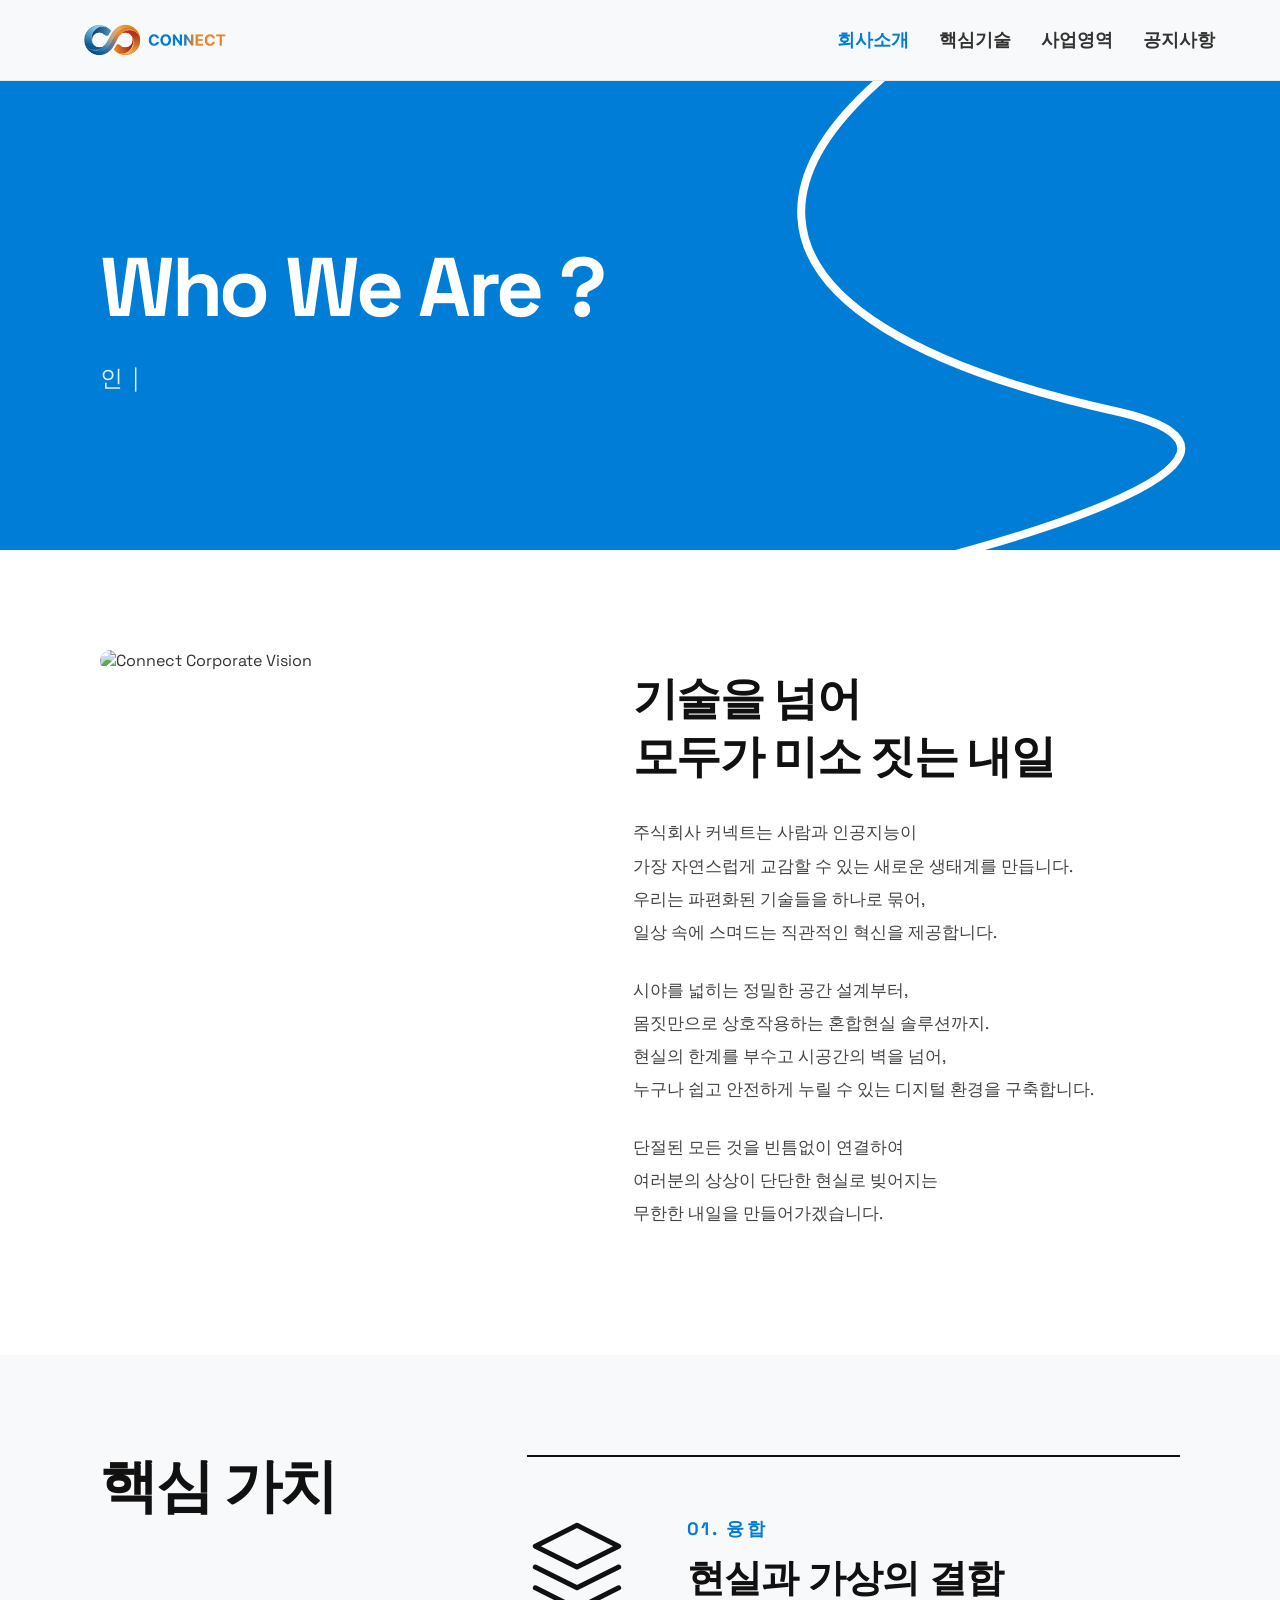
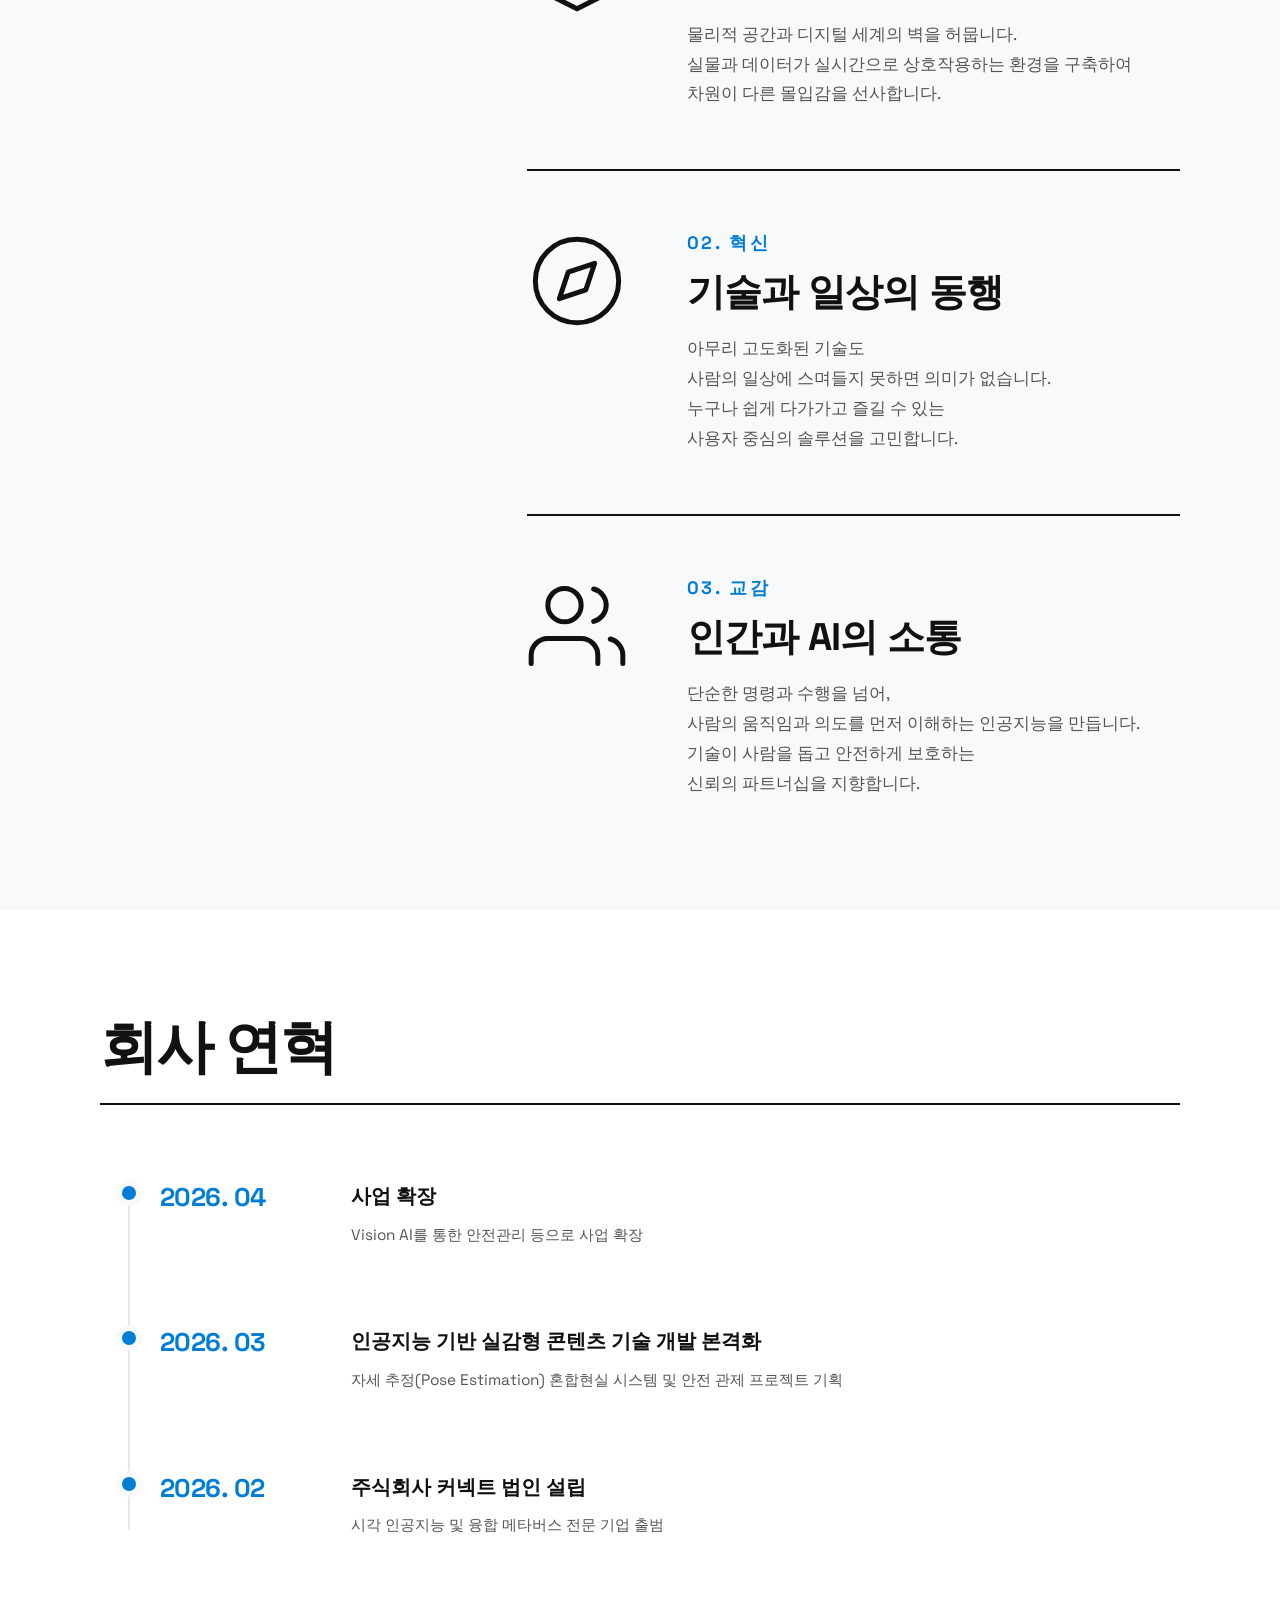
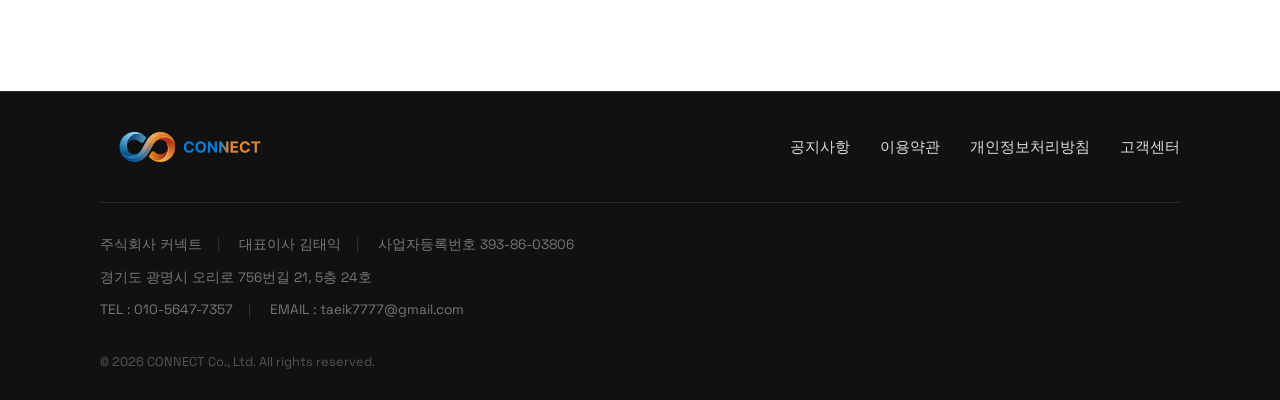
==== about.html @ 63736339 "content: update company history in about.html" ====
<!DOCTYPE html>
<html lang="ko">

<head>
    <meta charset="UTF-8">
    <meta name="viewport" content="width=device-width, initial-scale=1.0">
    <title>CONNECT</title>
    <meta name="description" content="주식회사 커넥트는 현실과 가상, 기술과 일상, 인간과 AI를 연결하는 시각 인공지능 및 융합 메타버스 전문 기업입니다.">
    <meta property="og:title" content="CONNECT">
    <meta property="og:description" content="기술을 넘어 모두가 미소 짓는 내일. 인간과 기술의 결합으로 무한한 미래를 설계하는 파트너, 커넥트입니다.">
    <meta property="og:type" content="website">
    <meta property="og:image" content="logo/connect_ci_only.png">
    <link rel="stylesheet" href="css/style.css">
    <link rel="stylesheet" href="css/about.css">
    <link rel="icon" href="logo/connect_favi.png" type="image/png">
    <link rel="stylesheet"
        href="https://cdn.jsdelivr.net/gh/orioncactus/pretendard@v1.3.9/dist/web/static/pretendard.min.css">
    <link rel="stylesheet"
        href="https://fonts.googleapis.com/css2?family=Space+Grotesk:wght@300;400;500;600;700&display=swap">
</head>

<body class="page-about">

    <header class="header header-sub">
        <a href="index.html" class="logo-link" aria-label="CONNECT 홈으로 이동">
            <img src="logo/connect_color_ci2.png" alt="CONNECT Logo" class="logo">
        </a>
        <div class="menu-toggle" id="mobile-menu-btn" role="button" aria-label="메뉴 열기/닫기" tabindex="0">
            <span></span>
            <span></span>
            <span></span>
        </div>
        <nav class="nav" id="nav-menu" aria-label="메인 네비게이션">
            <a href="about.html" class="nav-link">회사소개</a>
            <a href="tech.html" class="nav-link">핵심기술</a>
            <a href="business.html" class="nav-link">사업영역</a>
            <a href="notice.html" class="nav-link">공지사항</a>
        </nav>
    </header>

    <main>
        <div class="sub-hero-wrap">
            <svg class="hero-bg-line" viewBox="0 0 1440 600" preserveAspectRatio="none"
                xmlns="http://www.w3.org/2000/svg" aria-hidden="true">
                <path d="M 1300 -50 C 800 150, 800 350, 1350 450 C 1600 500, 1200 600, 900 650" stroke="#ffffff"
                    stroke-width="8" fill="none" stroke-linecap="round" vector-effect="non-scaling-stroke" />
            </svg>
            <section class="sub-hero">
                <h1 class="sub-hero-title">
                    <span id="type-title"></span>
                    <span class="cursor title-cursor">|</span>
                </h1>
                <p class="sub-hero-desc">
                    <span id="type-desc"></span>
                    <span class="cursor desc-cursor" style="display: none;">|</span>
                </p>
            </section>
        </div>

        <section class="page-section">
            <div class="ceo-wrap">
                <div class="ceo-img reveal">
                    <img src="https://images.unsplash.com/photo-1556761175-5973dc0f32e7?auto=format&fit=crop&w=800&q=80"
                        alt="Connect Corporate Vision">
                </div>
                <div class="ceo-text reveal delay-100">
                    <h2>기술을 넘어<br>모두가 미소 짓는 내일</h2>
                    <p>주식회사 커넥트는 사람과 인공지능이<br>가장 자연스럽게 교감할 수 있는 새로운 생태계를 만듭니다.<br>우리는 파편화된 기술들을 하나로 묶어,<br>일상 속에 스며드는
                        직관적인 혁신을 제공합니다.</p>
                    <p>시야를 넓히는 정밀한 공간 설계부터,<br>몸짓만으로 상호작용하는 혼합현실 솔루션까지.<br>현실의 한계를 부수고 시공간의 벽을 넘어,<br>누구나 쉽고 안전하게 누릴 수
                        있는 디지털 환경을 구축합니다.</p>
                    <p>단절된 모든 것을 빈틈없이 연결하여<br>여러분의 상상이 단단한 현실로 빚어지는<br>무한한 내일을 만들어가겠습니다.</p>
                </div>
            </div>
        </section>

        <section class="values-wrap">
            <div class="values-container">
                <div class="values-title-area reveal">
                    <h2 class="values-title">핵심 가치</h2>
                </div>
                <div class="values-list">
                    <div class="value-item reveal delay-100">
                        <div class="value-svg" aria-hidden="true">
                            <svg width="80" height="80" viewBox="0 0 24 24" fill="none" stroke="currentColor"
                                stroke-width="1.2" stroke-linecap="round" stroke-linejoin="round">
                                <polygon points="12 2 2 7 12 12 22 7 12 2"></polygon>
                                <polyline points="2 17 12 22 22 17"></polyline>
                                <polyline points="2 12 12 17 22 12"></polyline>
                            </svg>
                        </div>
                        <div class="value-text">
                            <div class="value-icon">01. 융합</div>
                            <h3>현실과 가상의 결합</h3>
                            <p>물리적 공간과 디지털 세계의 벽을 허뭅니다.<br>실물과 데이터가 실시간으로 상호작용하는 환경을 구축하여<br>차원이 다른 몰입감을 선사합니다.</p>
                        </div>
                    </div>
                    <div class="value-item reveal delay-100">
                        <div class="value-svg" aria-hidden="true">
                            <svg width="80" height="80" viewBox="0 0 24 24" fill="none" stroke="currentColor"
                                stroke-width="1.2" stroke-linecap="round" stroke-linejoin="round">
                                <circle cx="12" cy="12" r="10"></circle>
                                <polygon points="16.24 7.76 14.12 14.12 7.76 16.24 9.88 9.88 16.24 7.76"></polygon>
                            </svg>
                        </div>
                        <div class="value-text">
                            <div class="value-icon">02. 혁신</div>
                            <h3>기술과 일상의 동행</h3>
                            <p>아무리 고도화된 기술도<br>사람의 일상에 스며들지 못하면 의미가 없습니다.<br>누구나 쉽게 다가가고 즐길 수 있는<br>사용자 중심의 솔루션을 고민합니다.
                            </p>
                        </div>
                    </div>
                    <div class="value-item reveal delay-100">
                        <div class="value-svg" aria-hidden="true">
                            <svg width="80" height="80" viewBox="0 0 24 24" fill="none" stroke="currentColor"
                                stroke-width="1.2" stroke-linecap="round" stroke-linejoin="round">
                                <path d="M17 21v-2a4 4 0 0 0-4-4H5a4 4 0 0 0-4 4v2"></path>
                                <circle cx="9" cy="7" r="4"></circle>
                                <path d="M23 21v-2a4 4 0 0 0-3-3.87"></path>
                                <path d="M16 3.13a4 4 0 0 1 0 7.75"></path>
                            </svg>
                        </div>
                        <div class="value-text">
                            <div class="value-icon">03. 교감</div>
                            <h3>인간과 AI의 소통</h3>
                            <p>단순한 명령과 수행을 넘어,<br>사람의 움직임과 의도를 먼저 이해하는 인공지능을 만듭니다.<br>기술이 사람을 돕고 안전하게 보호하는<br>신뢰의 파트너십을
                                지향합니다.</p>
                        </div>
                    </div>
                </div>
            </div>
        </section>

        <section class="history-wrap">
            <div class="history-header reveal">
                <h2 class="history-title">회사 연혁</h2>
            </div>
            <div class="history-list">
                <div class="history-item reveal delay-100">
                    <div class="history-year">2026. 04</div>
                    <div class="history-content">
                        <div class="history-desc">사업 확장</div>
                        <div class="history-sub">Vision AI를 통한 안전관리 등으로 사업 확장</div>
                    </div>
                </div>
                <div class="history-item reveal delay-100">
                    <div class="history-year">2026. 03</div>
                    <div class="history-content">
                        <div class="history-desc">인공지능 기반 실감형 콘텐츠 기술 개발 본격화</div>
                        <div class="history-sub">자세 추정(Pose Estimation) 혼합현실 시스템 및 안전 관제 프로젝트 기획</div>
                    </div>
                </div>
                <div class="history-item reveal delay-100">
                    <div class="history-year">2026. 02</div>
                    <div class="history-content">
                        <div class="history-desc">주식회사 커넥트 법인 설립</div>
                        <div class="history-sub">시각 인공지능 및 융합 메타버스 전문 기업 출범</div>
                    </div>
                </div>
            </div>
        </section>
    </main>

    <footer id="footer" class="footer">
        <div class="container">
            <div class="footer-top">
                <img src="logo/connect_color_ci2.png" alt="CONNECT Logo" class="logo">
                <div class="footer-links">
                    <a href="notice.html">공지사항</a>
                    <a href="notice.html?id=2">이용약관</a>
                    <a href="notice.html?id=0">개인정보처리방침</a>
                    <a href="contact.html">고객센터</a>
                </div>
            </div>
            <div class="footer-info">
                <p>
                    <span class="info-item">주식회사 커넥트</span>
                    <span class="info-item">대표이사 김태익</span>
                    <span class="info-item">사업자등록번호 393-86-03806</span>
                </p>
                <p><span class="info-item">경기도 광명시 오리로 756번길 21, 5층 24호</span></p>
                <p>
                    <span class="info-item">TEL : 010-5647-7357</span>
                    <span class="info-item">EMAIL : taeik7777@gmail.com</span>
                </p>
            </div>
            <div class="footer-bottom">
                <p>&copy; 2026 CONNECT Co., Ltd. All rights reserved.</p>
            </div>
        </div>
    </footer>

    <script src="js/common.js"></script>
    <script src="js/about.js"></script>
</body>

</html>
---- css/style.css ----
/* =======================================================
   CONNECT 공통 스타일 (style.css)
   - CSS 변수(디자인 토큰)
   - 기본 리셋 & 레이아웃
   - 공통 헤더 & 네비게이션
   - 공통 푸터
   - 페이지 로딩 애니메이션
   - 모바일 반응형
======================================================= */

/* -------------------------------------------------------
   0. 디자인 토큰 (CSS 변수)
------------------------------------------------------- */
:root {
    /* 브랜드 컬러 */
    --c-primary: #007DD7;
    --c-accent: #E87522;

    /* 중립 컬러 */
    --c-dark: #111111;
    --c-text: #333;
    --c-text-secondary: #555555;
    --c-text-muted: #8b95a1;
    --c-text-light: #a1aab2;
    --c-bg: #f8f9fa;
    --c-bg-dark: #111111;
    --c-white: #ffffff;
    --c-border: rgba(128, 128, 128, 0.15);

    /* 레이아웃 */
    --max-width: 1200px;
    --header-px: max(60px, calc((100% - 1150px) / 2));

    /* 타이포그래피 */
    --font-main: 'Pretendard', 'Space Grotesk', -apple-system, BlinkMacSystemFont, system-ui, sans-serif;
    --font-display: 'Space Grotesk', 'Pretendard', sans-serif;
}

/* -------------------------------------------------------
   1. 리셋 & 기본 레이아웃
------------------------------------------------------- */
html { scroll-behavior: smooth; overflow-x: hidden; overflow-y: scroll; }
* { margin: 0; padding: 0; box-sizing: border-box; }

body {
    font-family: var(--font-main);
    background-color: var(--c-bg);
    color: var(--c-text);
    width: 100%;
    overflow-x: hidden;
    -webkit-font-smoothing: antialiased;
    transition: background-color 0.1s ease-out;
    /* 페이지 로딩 페이드인 */
    animation: pageLoad 0.4s ease-out;
}
@keyframes pageLoad {
    from { opacity: 0; }
    to { opacity: 1; }
}

a { text-decoration: none; color: inherit; }

/* -------------------------------------------------------
   2. 공통 헤더 & 네비게이션
------------------------------------------------------- */
.header {
    position: fixed; top: 0; left: 0; width: 100%;
    padding-top: 15px; padding-bottom: 15px;
    padding-left: var(--header-px);
    padding-right: var(--header-px);
    display: flex; justify-content: space-between; align-items: center;
    z-index: 1000; background: rgba(255, 255, 255, 0.05);
    border-bottom: 1px solid var(--c-border);
    backdrop-filter: blur(12px); -webkit-backdrop-filter: blur(12px);
    transition: 0.3s;
}

.logo-link { display: flex; align-items: center; z-index: 1001; }
.logo { height: 50px; object-fit: contain; transition: 0.3s; }

.nav { display: flex; align-items: center; gap: 30px; z-index: 1000; }
.nav-link {
    font-size: 1.125rem; font-weight: 700;
    color: var(--c-text); transition: color 0.1s ease-out, opacity 0.2s; display: block;
}
.nav-link:hover { color: #ccc; opacity: 1; }

/* 현재 페이지 네비게이션 활성 표시 */
.nav-link.is-current { color: var(--c-primary); }
.nav-link.is-current:hover { color: var(--c-primary); opacity: 0.7; }

/* 모바일 햄버거 버튼 */
.menu-toggle {
    display: none; flex-direction: column; justify-content: center; gap: 6px;
    width: 30px; height: 30px; cursor: pointer; z-index: 1001; position: relative;
}
.menu-toggle span {
    display: block; width: 100%; height: 3px; border-radius: 2px;
    background-color: var(--c-text); transition: all 0.3s ease-in-out;
}

/* 서브페이지 전용 헤더 (매트한 연회색, 유리 질감 제거) */
.header-sub {
    background-color: var(--c-bg);
    backdrop-filter: none; -webkit-backdrop-filter: none;
    border-bottom: 1px solid var(--c-border);
}

/* -------------------------------------------------------
   3. 공통 푸터
------------------------------------------------------- */
.footer {
    background: var(--c-bg-dark); color: #999;
    padding: 30px 0 30px; border-top: 1px solid #2a2a2a;
    flex-shrink: 0; width: 100%;
}
.footer .container { max-width: var(--max-width); margin: 0 auto; padding: 0 60px; }
.footer-top {
    display: flex; justify-content: space-between; align-items: center;
    margin-bottom: 30px; padding-bottom: 30px; border-bottom: 1px solid #2a2a2a;
}
.footer-links { display: flex; gap: 30px; }
.footer-links a { font-size: 0.95rem; font-weight: 500; color: #ddd; transition: color 0.2s; }
.footer-links a:hover { color: #ccc; }
.footer-info { margin-bottom: 30px; }
.footer-info p { font-size: 0.85rem; line-height: 1.8; margin-bottom: 8px; color: #777; }
.info-item { display: inline-block; margin-right: 15px; }
.info-item::after { content: '|'; margin-left: 15px; color: #333; }
.info-item:last-child::after { display: none; }
.footer-bottom { font-size: 0.8rem; color: #555; }

/* -------------------------------------------------------
   4. 공통 페이드업(Reveal) 애니메이션
------------------------------------------------------- */
.reveal { opacity: 0; transform: translateY(30px); transition: 0.8s cubic-bezier(0.16, 1, 0.3, 1); }
.reveal.is-visible { opacity: 1; transform: translateY(0); }
.delay-100 { transition-delay: 0.1s; }
.delay-200 { transition-delay: 0.2s; }

/* -------------------------------------------------------
   5. 모바일 반응형
------------------------------------------------------- */
@media (max-width: 768px) {
    .header { padding: 15px 20px; }
    .logo { height: 40px; }
    .menu-toggle { display: flex; }

    .nav {
        position: fixed; top: 0; right: -100%; width: 260px; height: 100vh;
        background-color: var(--c-bg); flex-direction: column;
        align-items: flex-start; justify-content: flex-start;
        padding-top: 80px; gap: 0;
        box-shadow: -5px 0 20px rgba(0, 0, 0, 0.15);
        transition: right 0.4s cubic-bezier(0.4, 0, 0.2, 1), background-color 0.1s ease-out;
    }
    .nav.active { right: 0; }
    .nav-link {
        width: 100%; padding: 20px 30px;
        border-bottom: 1px solid var(--c-border);
    }

    .menu-toggle.active span:nth-child(1) { transform: translateY(9px) rotate(45deg); }
    .menu-toggle.active span:nth-child(2) { opacity: 0; }
    .menu-toggle.active span:nth-child(3) { transform: translateY(-9px) rotate(-45deg); }

    .footer .container { padding: 0 30px; }
    .footer-top {
        flex-direction: column; align-items: flex-start; gap: 20px;
        margin-bottom: 24px; padding-bottom: 24px;
    }
    .footer-links { flex-wrap: wrap; gap: 15px 20px; }
    .footer-info p { flex-direction: column; gap: 4px; }
    .info-item { display: block; margin-right: 0; margin-bottom: 4px; }
    .info-item::after { display: none; }
}
---- css/about.css ----
/* =======================================================
   회사소개 전용 스타일
======================================================= */
/* 배경색 교대: 흰(CEO) → 회(핵심가치) → 흰(연혁) */
body { background-color: var(--c-white); }
/* 배경 선 형태(S자) */
.sub-hero-wrap { background-color: var(--c-primary); width: 100%; position: relative; overflow: hidden; }
.hero-bg-line {
    position: absolute; top: 0; left: 0; right: 0;
    margin: 0 auto; width: 100%; max-width: 1100px; height: 100%;
    pointer-events: none; z-index: 0; overflow: visible;
    transition: opacity 0.3s ease;
}
.hero-bg-line path { stroke-dasharray: 4000; stroke-dashoffset: 4000; }
.hero-bg-line.animate path { animation: drawLine 1s cubic-bezier(1, 0, 1, 1) forwards; }
@keyframes drawLine { to { stroke-dashoffset: 0; } }

.sub-hero { padding: clamp(160px, 18vw, 240px) clamp(20px, 5vw, 60px) 80px; color: var(--c-white); max-width: var(--max-width); margin: 0 auto; min-height: 550px; position: relative; z-index: 1; display: flex; flex-direction: column; justify-content: center; }
.sub-hero-title { font-size: clamp(2.5rem, 6.5vw, 5.5rem); font-weight: 900; margin-bottom: 24px; letter-spacing: -0.04em; line-height: 1.1; display: flex; align-items: center; color: var(--c-white); flex-wrap: wrap; min-height: clamp(3.5rem, 8vw, 6rem); }
.sub-hero-desc { font-size: clamp(1.125rem, 1.8vw, 1.5rem); font-weight: 400; color: rgba(255, 255, 255, 0.9); line-height: 1.6; max-width: 700px; min-height: 100px; word-break: keep-all; }

.cursor { display: inline-block; font-weight: 300; margin-left: 4px; animation: blink 1s step-end infinite; color: var(--c-white); }
@keyframes blink { 0%, 100% { opacity: 1; } 50% { opacity: 0; } }

/* CEO Info Section */
.page-section { padding: clamp(60px, 8vw, 100px) clamp(20px, 5vw, 60px); max-width: var(--max-width); margin: 0 auto; }
.ceo-wrap { display: flex; gap: clamp(40px, 6vw, 80px); align-items: flex-start; }
.ceo-img { flex: 1; overflow: hidden; border-radius: 24px; width: 100%; }
.ceo-img img { width: 100%; height: auto; display: block; filter: grayscale(20%); object-fit: cover; }
.ceo-text { flex: 1.2; padding-top: 20px; }
.ceo-text h2 { font-size: clamp(1.85rem, 3.5vw, 3rem); font-weight: 800; margin-bottom: 30px; color: var(--c-dark); letter-spacing: -0.03em; line-height: 1.3; word-break: keep-all; }
.ceo-text p { font-size: clamp(1rem, 1.3vw, 1.125rem); line-height: 2; color: #444444; margin-bottom: 24px; font-weight: 400; word-break: keep-all; }

/* Core Values Section */
.values-wrap { background-color: var(--c-bg); padding: clamp(60px, 8vw, 100px) 0 clamp(30px, 4vw, 60px) 0; width: 100%; }
.values-container { max-width: var(--max-width); margin: 0 auto; padding: 0 clamp(20px, 5vw, 60px); display: flex; gap: clamp(40px, 8vw, 100px); align-items: flex-start; }
.values-title-area { flex: 1; position: sticky; top: 140px; margin-bottom: 0; }
.values-title { font-size: clamp(2.25rem, 4.5vw, 4rem); font-weight: 900; color: var(--c-dark); line-height: 1.1; letter-spacing: -0.04em; margin: 0; }
.values-list { flex: 2; display: flex; flex-direction: column; gap: 0; width: 100%; }
.value-item { border-top: 2px solid var(--c-dark); padding: clamp(40px, 5vw, 60px) 0; display: flex; gap: clamp(30px, 5vw, 60px); align-items: flex-start; }
.value-svg { flex-shrink: 0; display: flex; color: var(--c-dark); }
.value-svg svg { width: clamp(60px, 8vw, 100px); height: auto; }
.value-text { flex: 1; }
.value-icon { font-size: 1.125rem; font-weight: 700; color: var(--c-primary); margin-bottom: 12px; text-transform: uppercase; letter-spacing: 0.15em; }
.value-item h3 { font-size: clamp(1.65rem, 3vw, 2.5rem); font-weight: 800; margin-bottom: 16px; color: var(--c-dark); letter-spacing: -0.02em; word-break: keep-all; }
.value-item p { font-size: clamp(1rem, 1.3vw, 1.125rem); line-height: 1.8; color: var(--c-text-secondary); max-width: 500px; word-break: keep-all; }

/* History Section */
.history-wrap { padding: clamp(60px, 8vw, 100px) clamp(20px, 5vw, 60px) clamp(100px, 12vw, 160px); max-width: var(--max-width); margin: 0 auto; }
.history-header { margin-bottom: clamp(40px, 6vw, 80px); border-bottom: 2px solid var(--c-dark); padding-bottom: 16px; }
.history-title { font-size: clamp(2.25rem, 4.5vw, 4rem); font-weight: 900; color: var(--c-dark); letter-spacing: -0.04em; margin: 0; }
.history-list { position: relative; padding-left: clamp(40px, 6vw, 60px); margin-top: 20px; }
.history-list::before {
    content: ""; position: absolute; left: clamp(19px, 3vw, 29px); top: 8px; bottom: 8px;
    width: 2px; background: #e5e8eb; transform: translateX(-50%);
}
.history-item { display: flex; position: relative; padding: 0 0 clamp(50px, 8vw, 80px) 0; border-bottom: none; gap: clamp(20px, 4vw, 60px); }
.history-item:last-child { padding-bottom: 0; }
.history-item::before {
    content: ""; position: absolute; left: calc(clamp(40px, 6vw, 60px) * -1 + clamp(19px, 3vw, 29px)); top: 4px;
    width: 14px; height: 14px; border-radius: 50%; background: var(--c-primary); 
    transform: translateX(-50%); box-shadow: 0 0 0 6px var(--c-bg, #f8f9fa); z-index: 1;
}
.history-year { flex: 0 0 clamp(110px, 14vw, 140px); font-size: clamp(1.3rem, 2vw, 1.7rem); font-weight: 800; color: var(--c-primary); letter-spacing: -0.02em; line-height: 1.2; }
.history-content { flex: 1; }
.history-desc { font-size: clamp(1.15rem, 1.6vw, 1.4rem); color: var(--c-dark); line-height: 1.4; font-weight: 700; margin-bottom: 12px; word-break: keep-all; }
.history-sub { font-size: clamp(0.95rem, 1.2vw, 1.05rem); color: var(--c-text-secondary); line-height: 1.6; word-break: keep-all; }

/* 모바일 반응형 */
@media (max-width: 1024px) {
    .ceo-wrap { flex-direction: column; gap: 40px; }
    .values-container { flex-direction: column; gap: 20px; }
    .values-title-area { position: static; margin-bottom: 0; }
    .history-item { flex-direction: column; gap: 12px; }
    .history-year { flex: auto; }
}

@media (max-width: 768px) {
    .sub-hero { min-height: 480px; padding: 160px 20px 60px; }
    .hero-bg-line { opacity: 0.15; }
    .values-wrap { padding: 50px 0 30px; }
    .values-container { gap: 12px; }
    .values-title-area { margin-bottom: 0; }
    .value-item { flex-direction: column; align-items: center; text-align: center; gap: 12px; padding: 30px 0; }
    .value-svg { flex: auto; width: 100%; max-width: 100px; justify-content: center; margin-bottom: 0; }
    .value-icon { margin-bottom: 8px; }
    .value-item h3 { margin-bottom: 12px; }
}
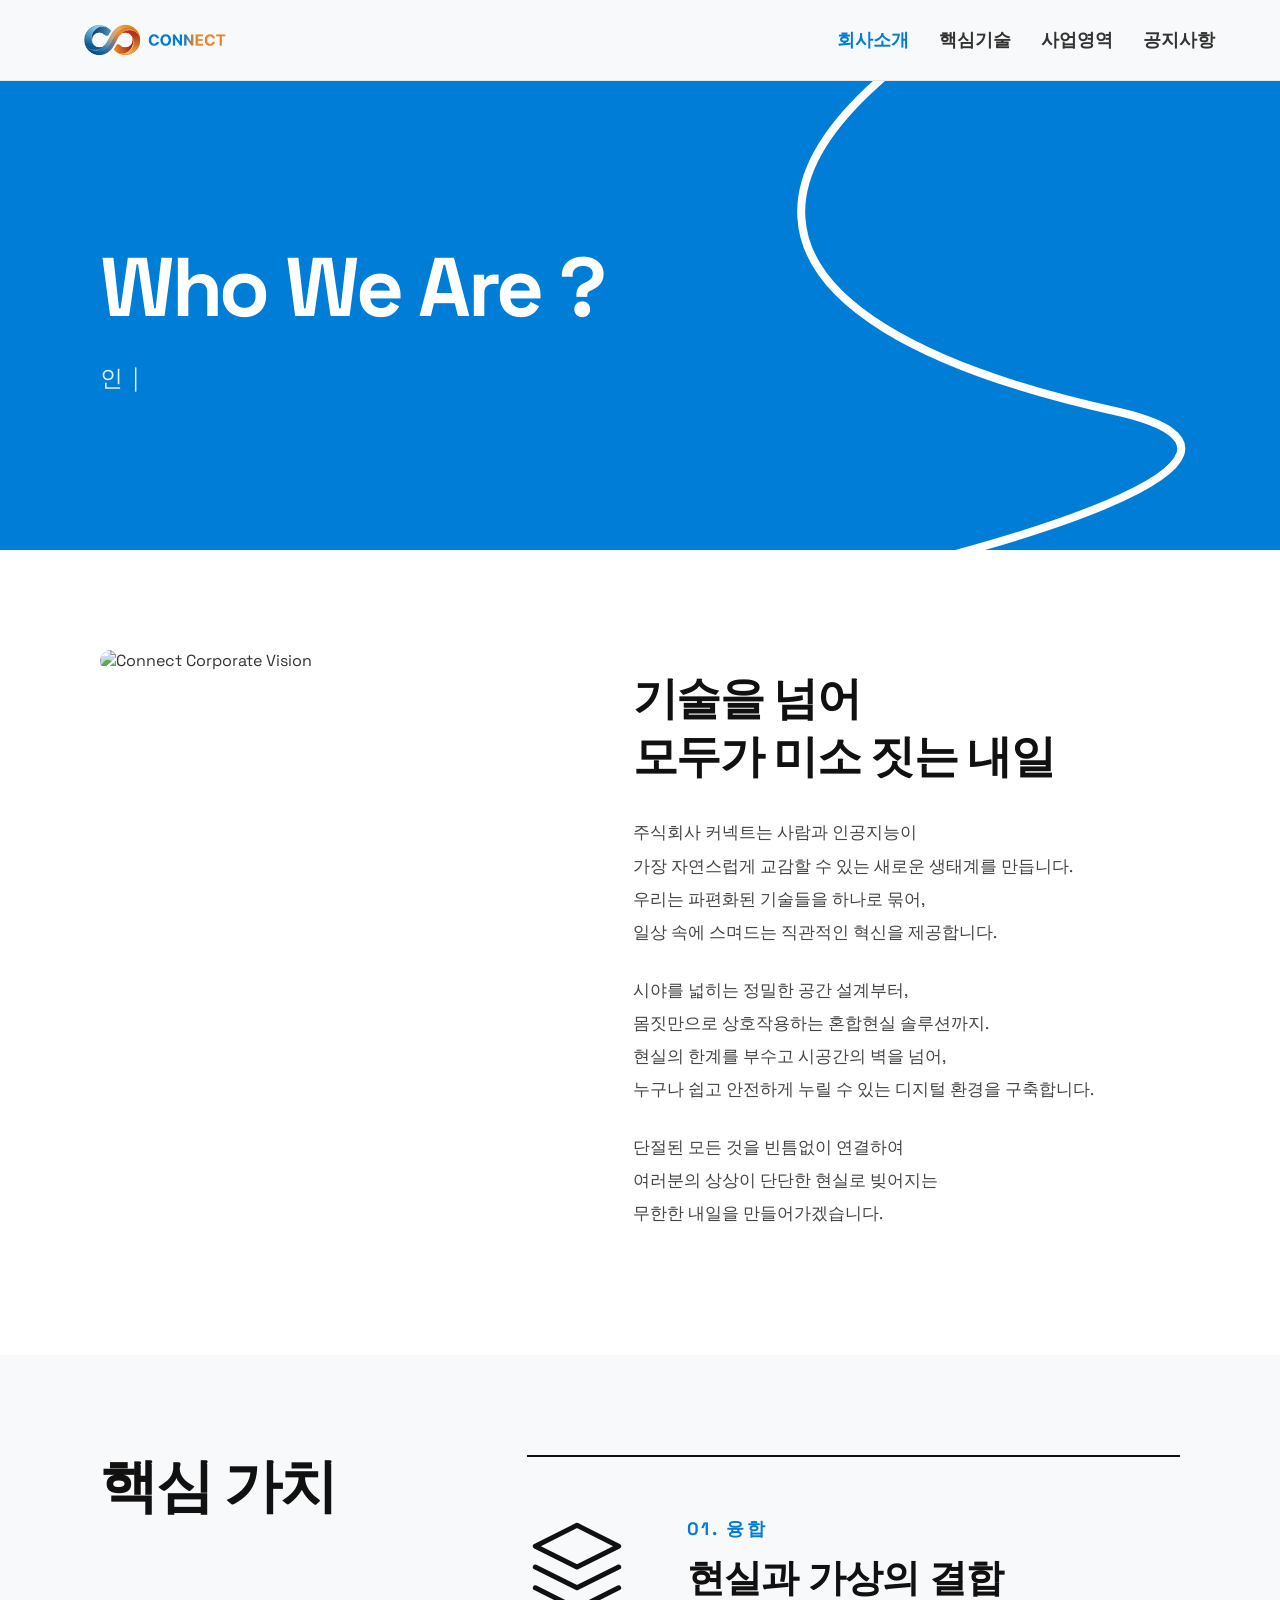
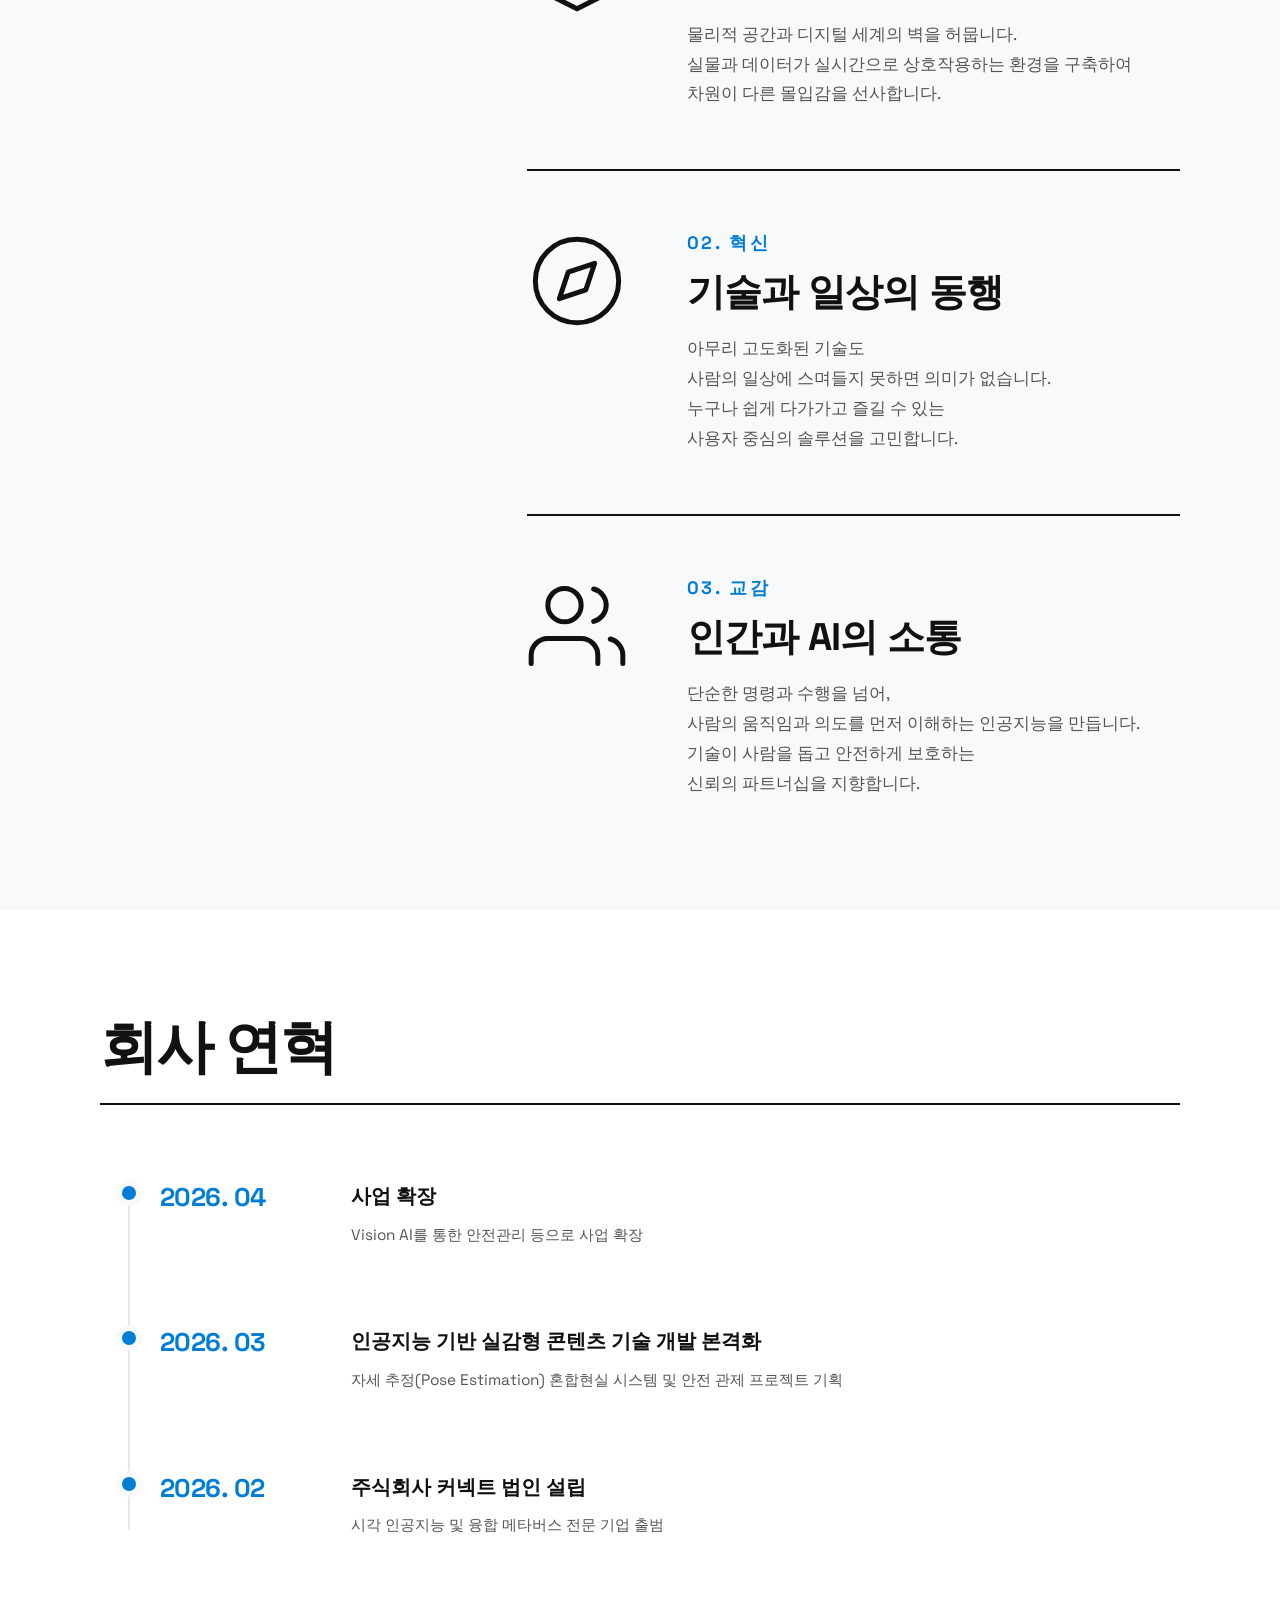
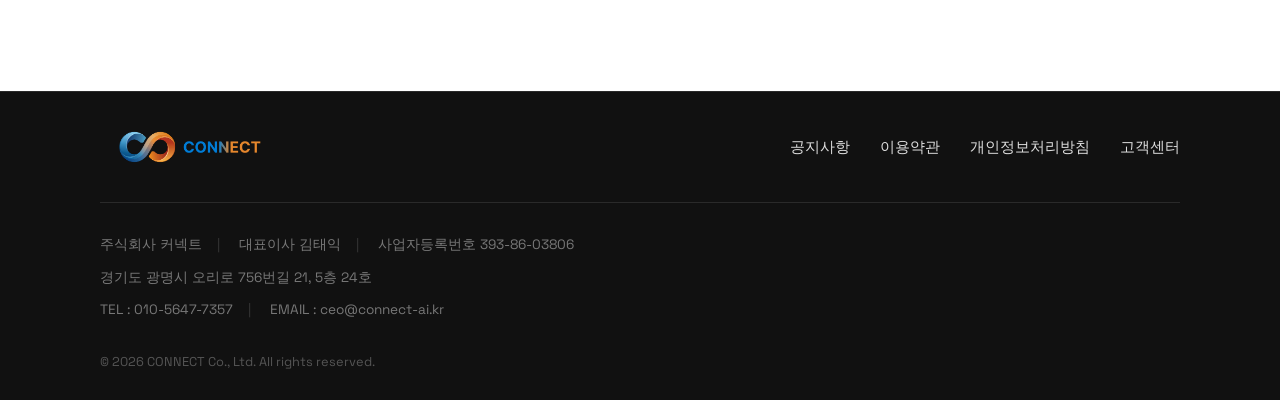
==== commit efdb2d48: "Update email to ceo@connect-ai.kr" ====
--- a/about.html
+++ b/about.html
@@ -181,7 +181,7 @@
                 <p><span class="info-item">경기도 광명시 오리로 756번길 21, 5층 24호</span></p>
                 <p>
                     <span class="info-item">TEL : 010-5647-7357</span>
-                    <span class="info-item">EMAIL : taeik7777@gmail.com</span>
+                    <span class="info-item">EMAIL : ceo@connect-ai.kr</span>
                 </p>
             </div>
             <div class="footer-bottom">
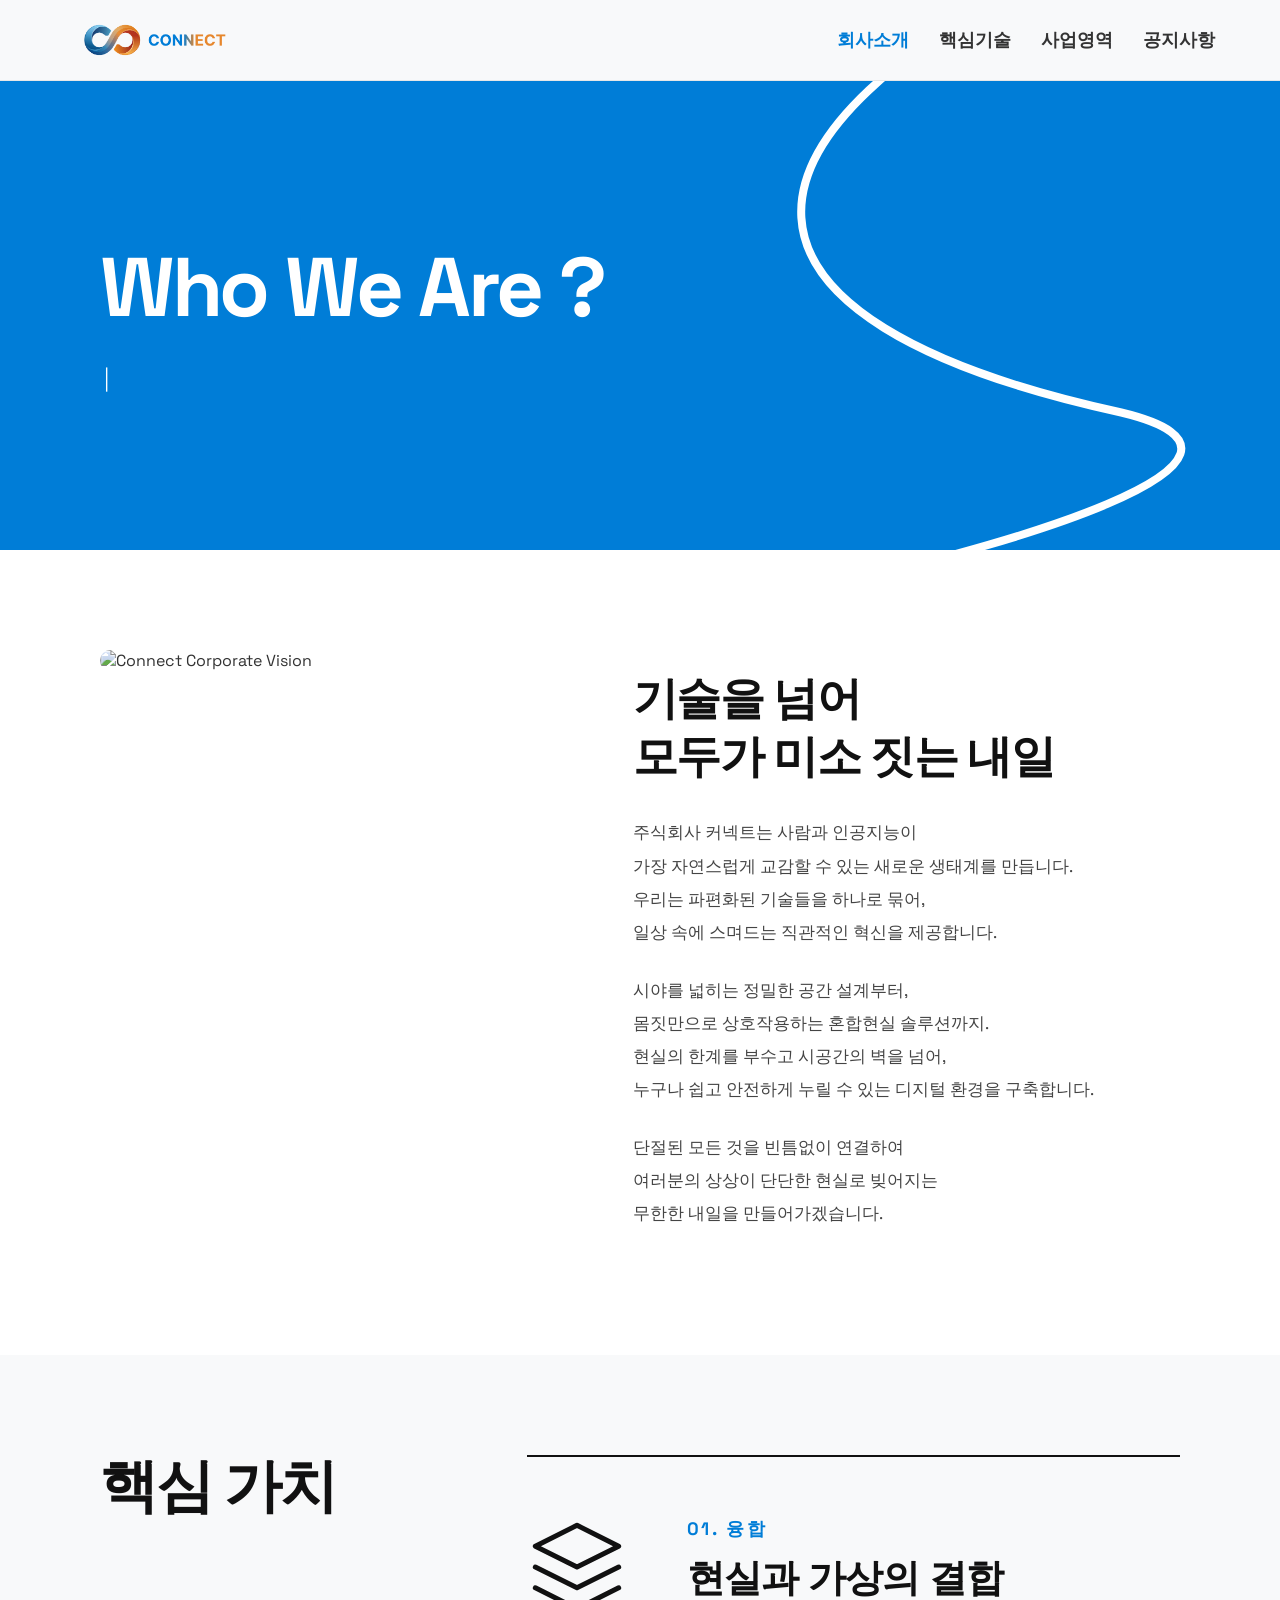
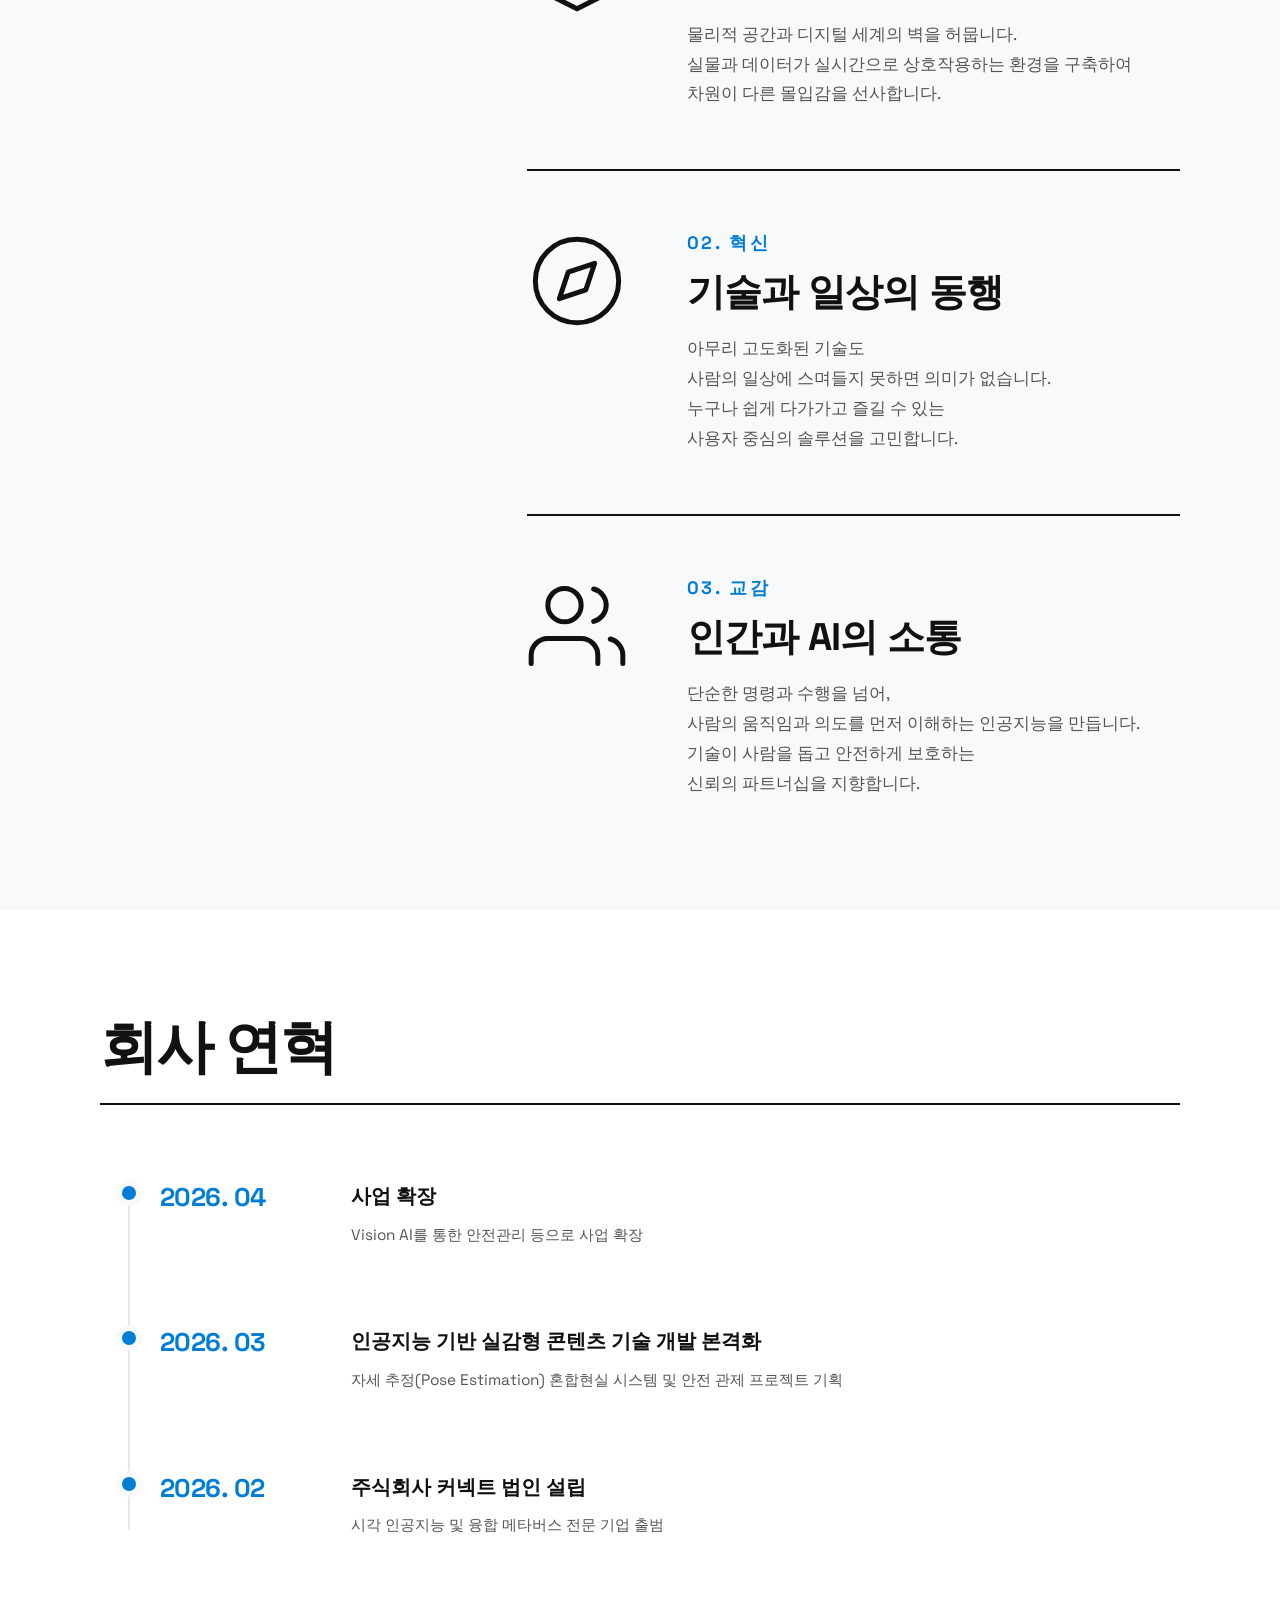
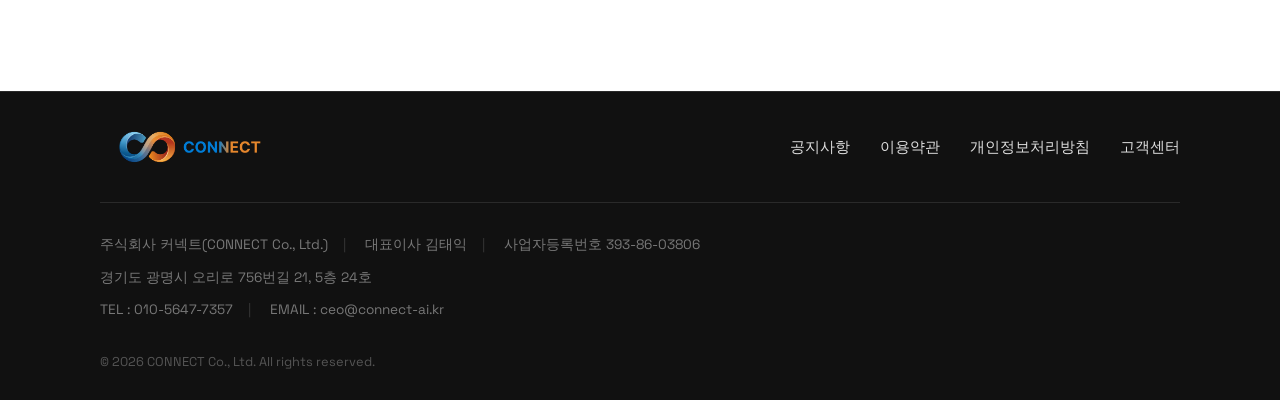
==== commit b3220892: "Update footer company name to 주식회사 커넥트(CONNECT Co., Ltd.)" ====
--- a/about.html
+++ b/about.html
@@ -174,7 +174,7 @@
             </div>
             <div class="footer-info">
                 <p>
-                    <span class="info-item">주식회사 커넥트</span>
+                    <span class="info-item">주식회사 커넥트(CONNECT Co., Ltd.)</span>
                     <span class="info-item">대표이사 김태익</span>
                     <span class="info-item">사업자등록번호 393-86-03806</span>
                 </p>
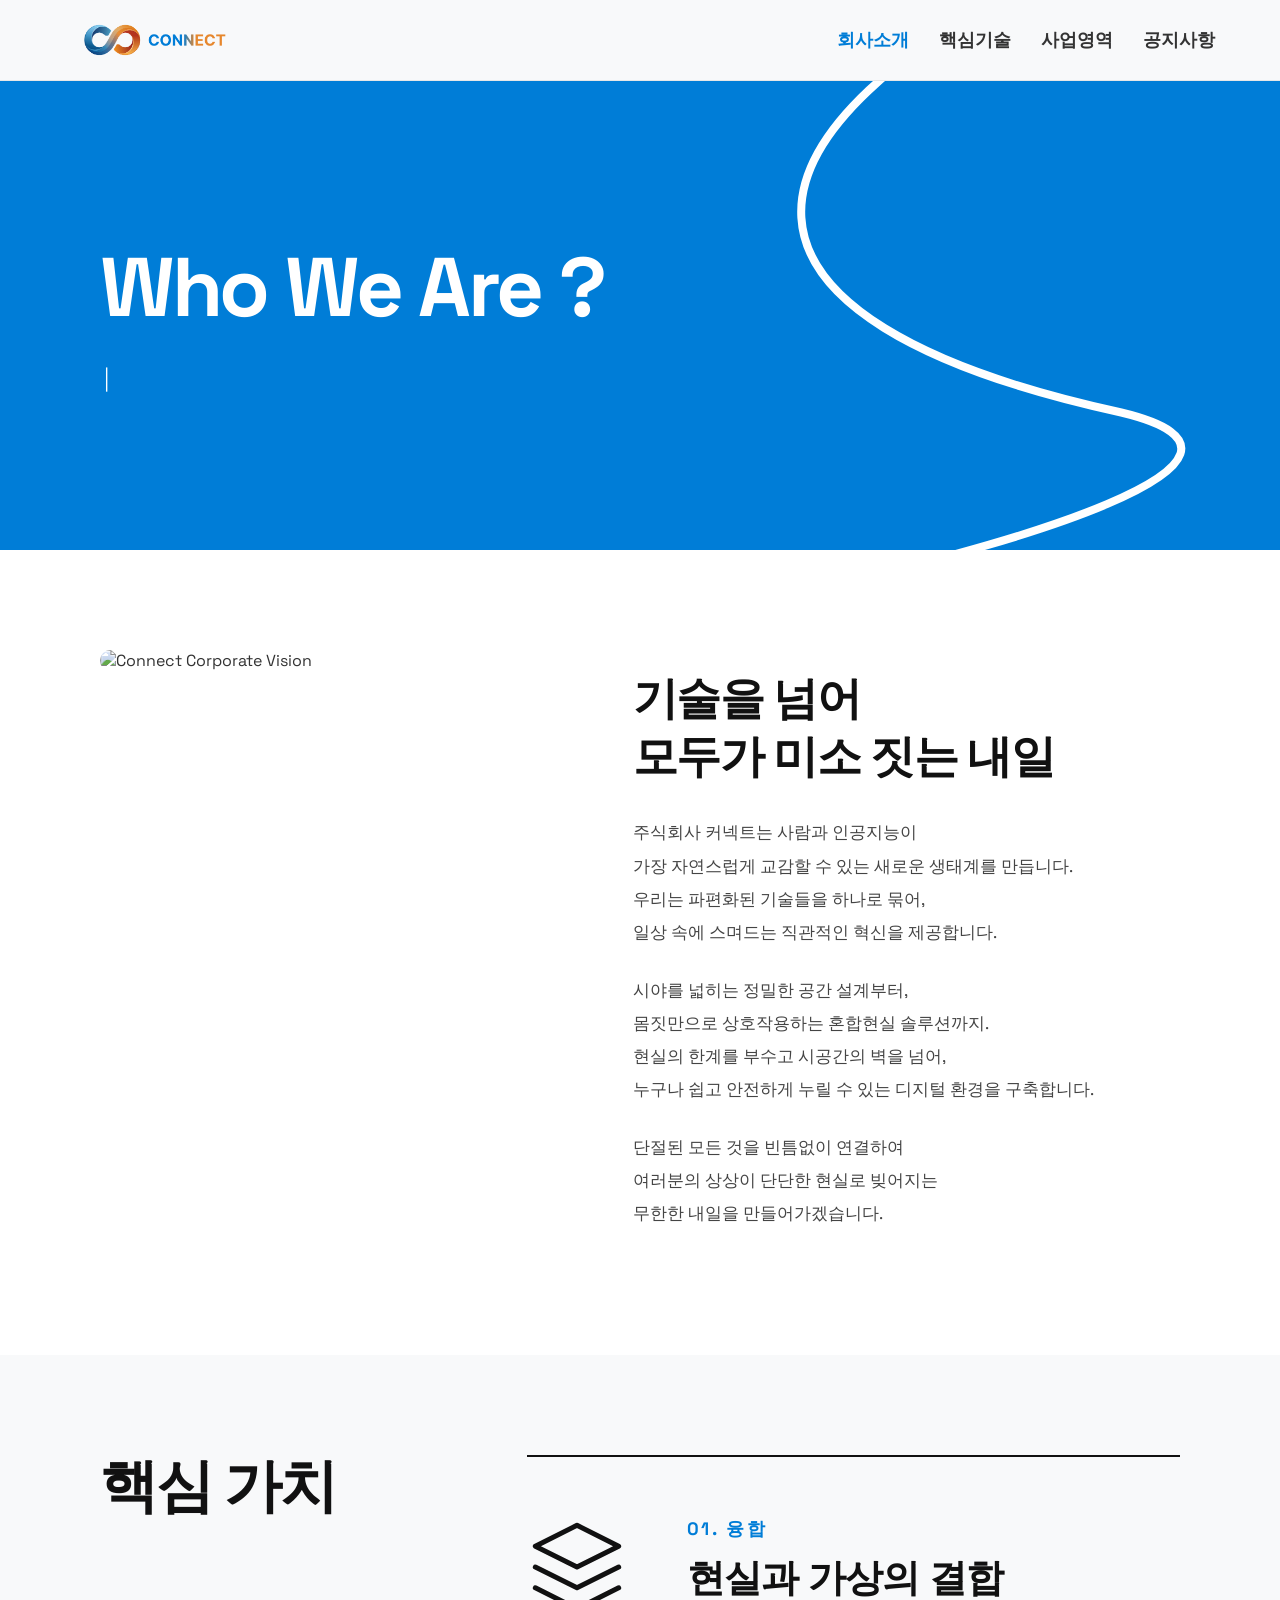
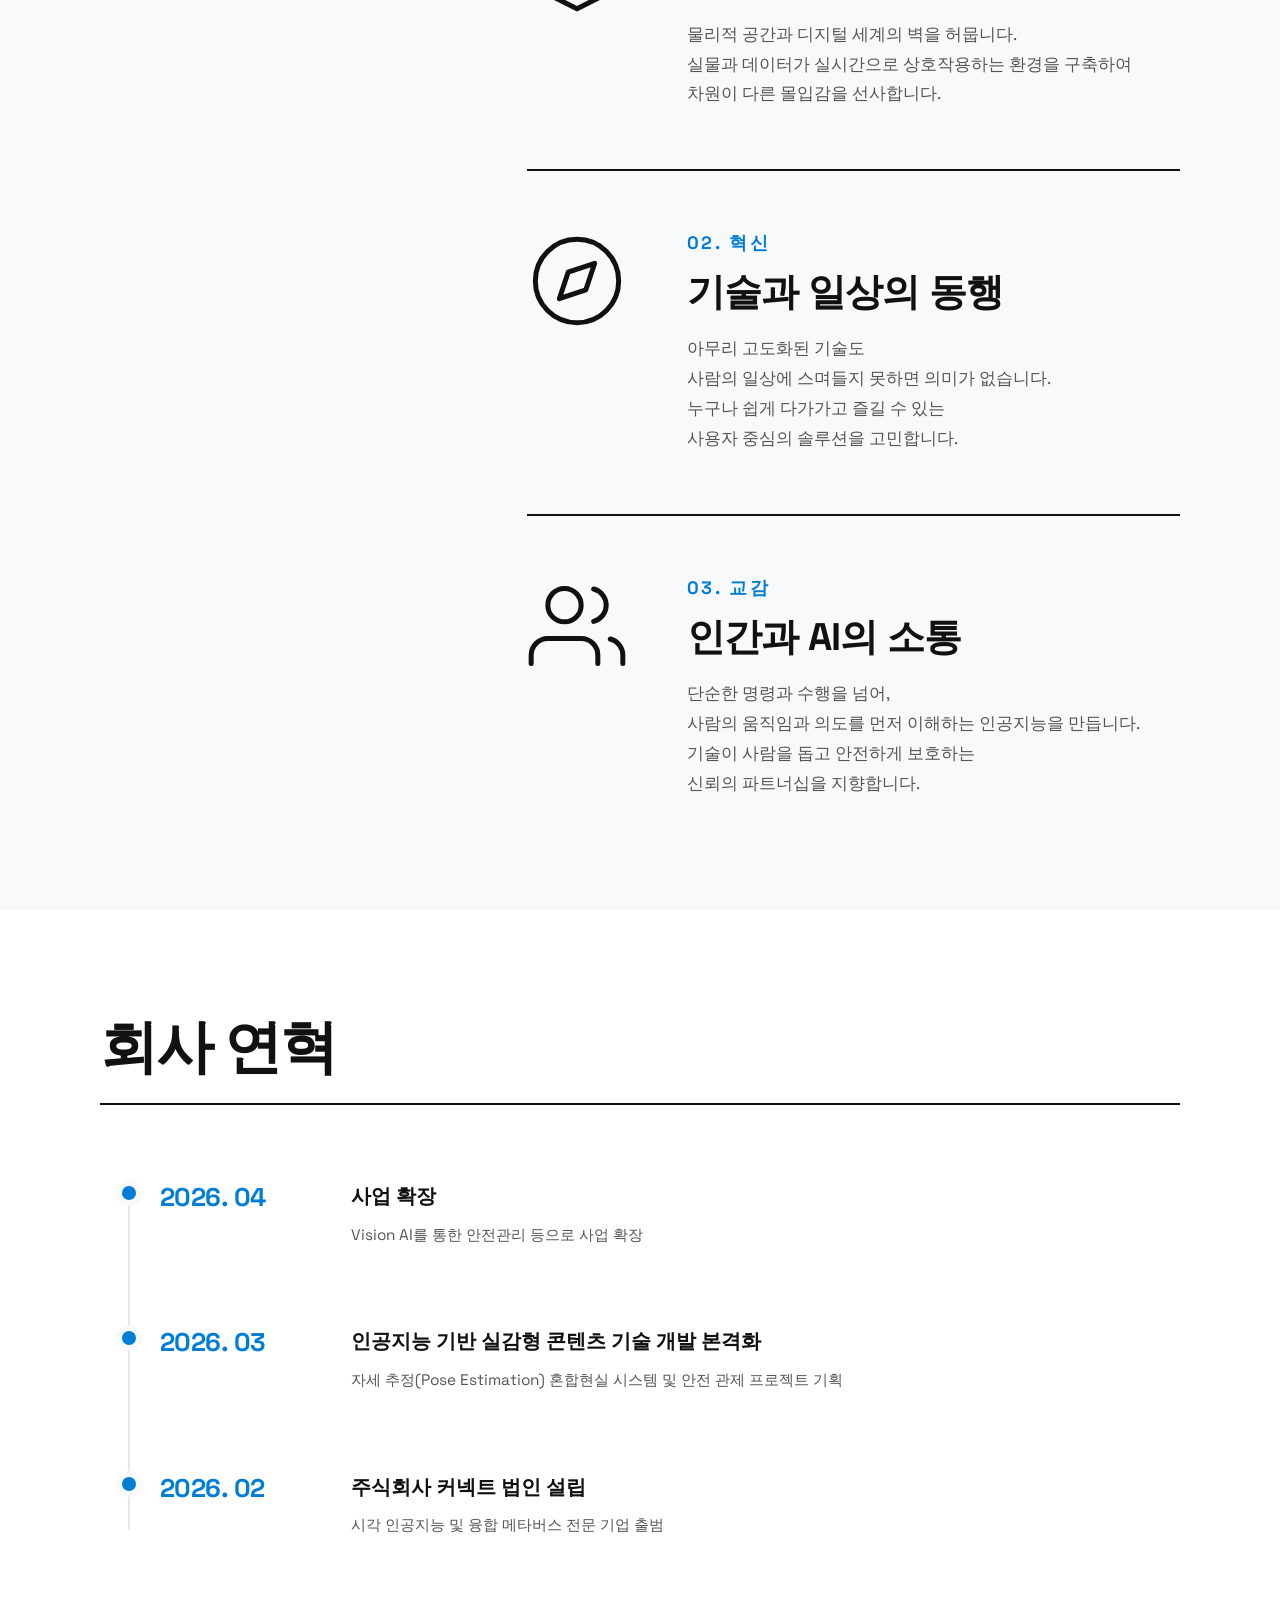
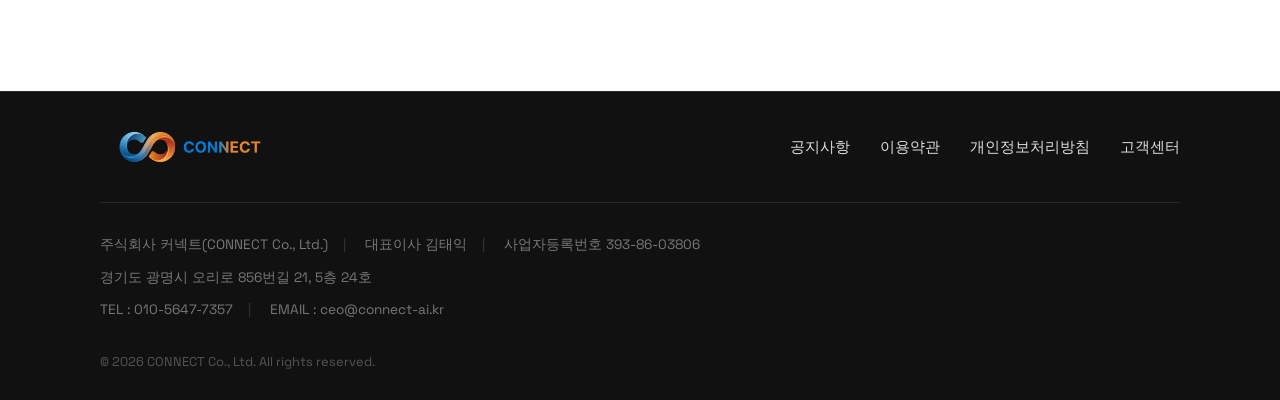
==== commit ef78c5d5: "Fix address: 오리로 756번길 -> 856번길" ====
--- a/about.html
+++ b/about.html
@@ -178,7 +178,7 @@
                     <span class="info-item">대표이사 김태익</span>
                     <span class="info-item">사업자등록번호 393-86-03806</span>
                 </p>
-                <p><span class="info-item">경기도 광명시 오리로 756번길 21, 5층 24호</span></p>
+                <p><span class="info-item">경기도 광명시 오리로 856번길 21, 5층 24호</span></p>
                 <p>
                     <span class="info-item">TEL : 010-5647-7357</span>
                     <span class="info-item">EMAIL : ceo@connect-ai.kr</span>
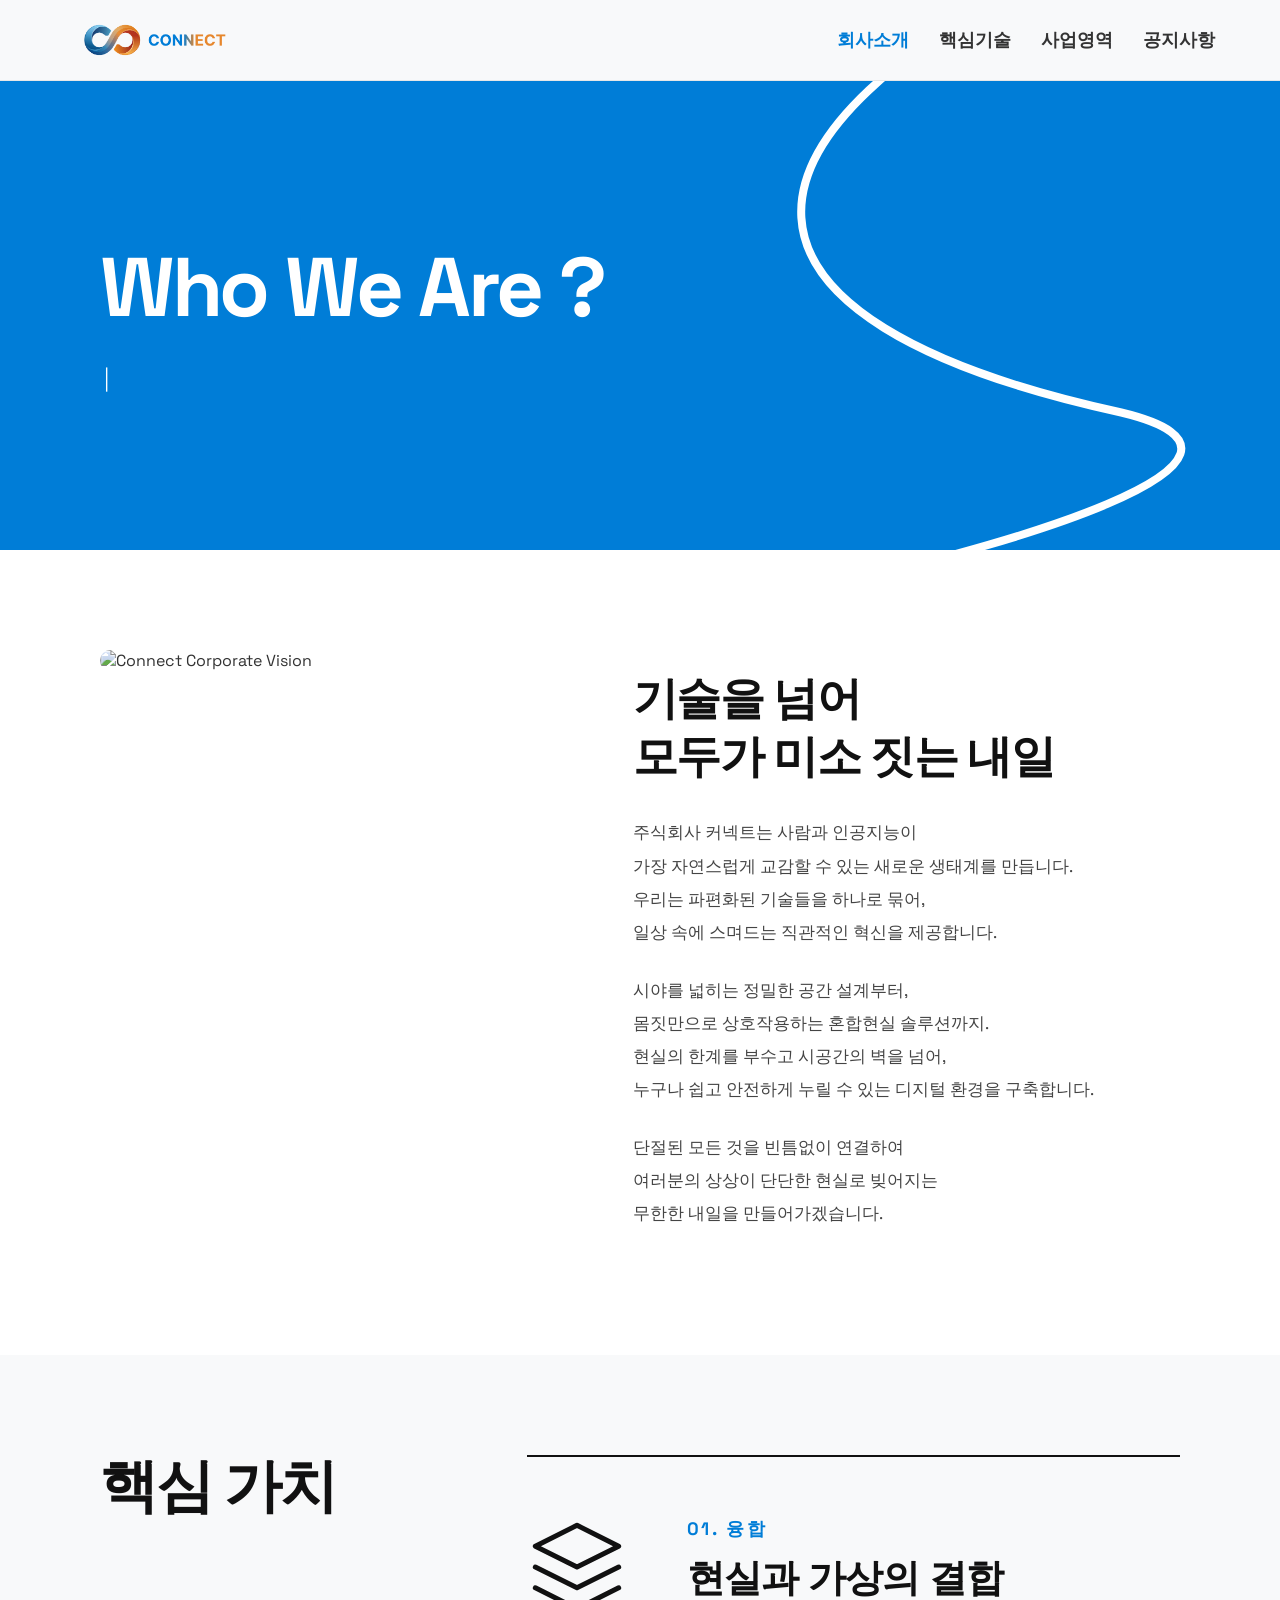
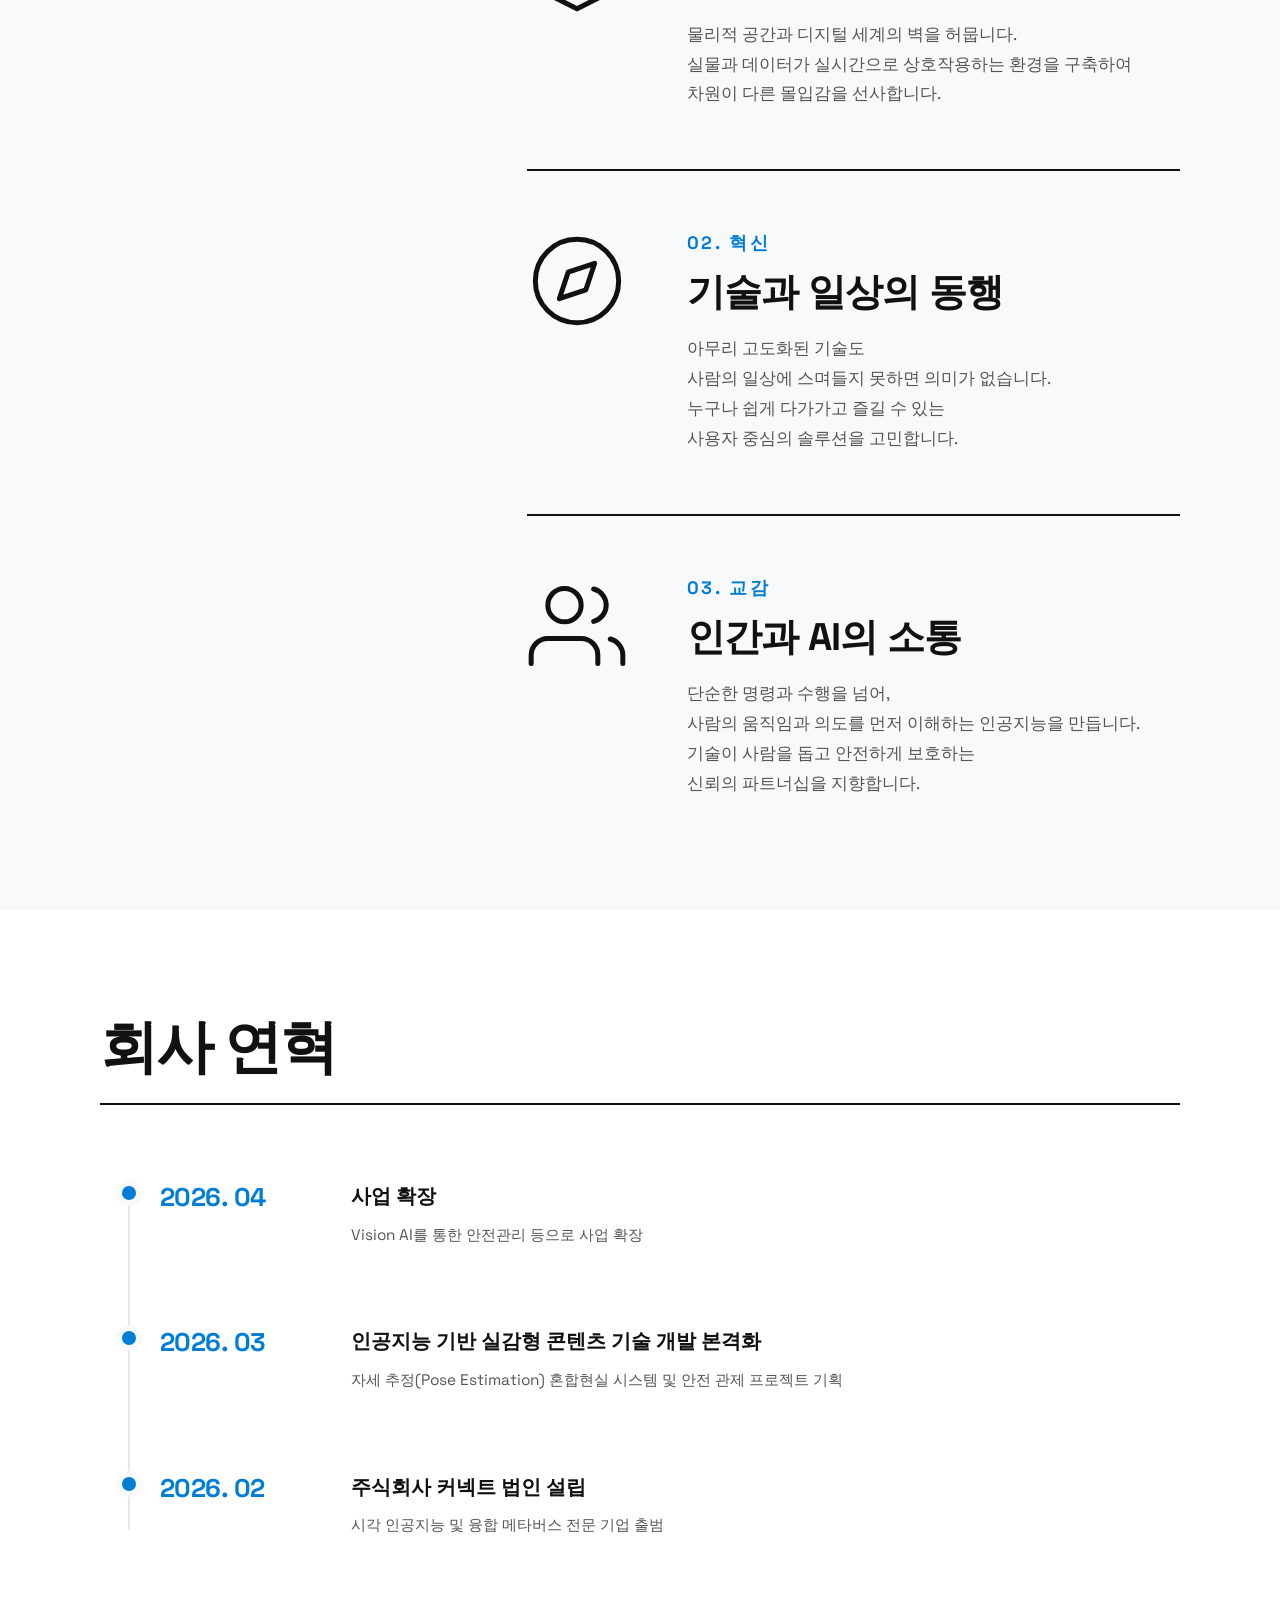
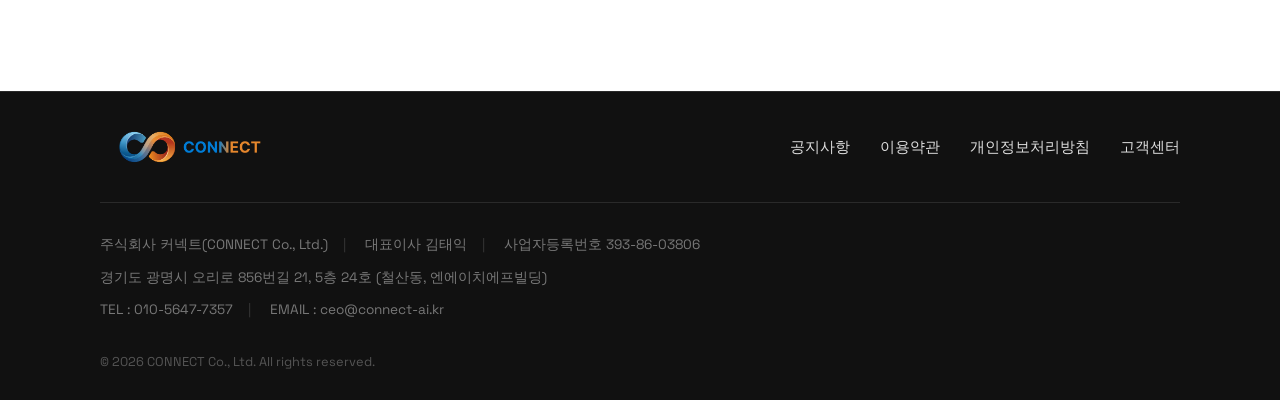
==== commit 4d173dd4: "Add 참고주소 (철산동, 엔에이치에프빌딩) to address" ====
--- a/about.html
+++ b/about.html
@@ -178,7 +178,7 @@
                     <span class="info-item">대표이사 김태익</span>
                     <span class="info-item">사업자등록번호 393-86-03806</span>
                 </p>
-                <p><span class="info-item">경기도 광명시 오리로 856번길 21, 5층 24호</span></p>
+                <p><span class="info-item">경기도 광명시 오리로 856번길 21, 5층 24호 (철산동, 엔에이치에프빌딩)</span></p>
                 <p>
                     <span class="info-item">TEL : 010-5647-7357</span>
                     <span class="info-item">EMAIL : ceo@connect-ai.kr</span>
